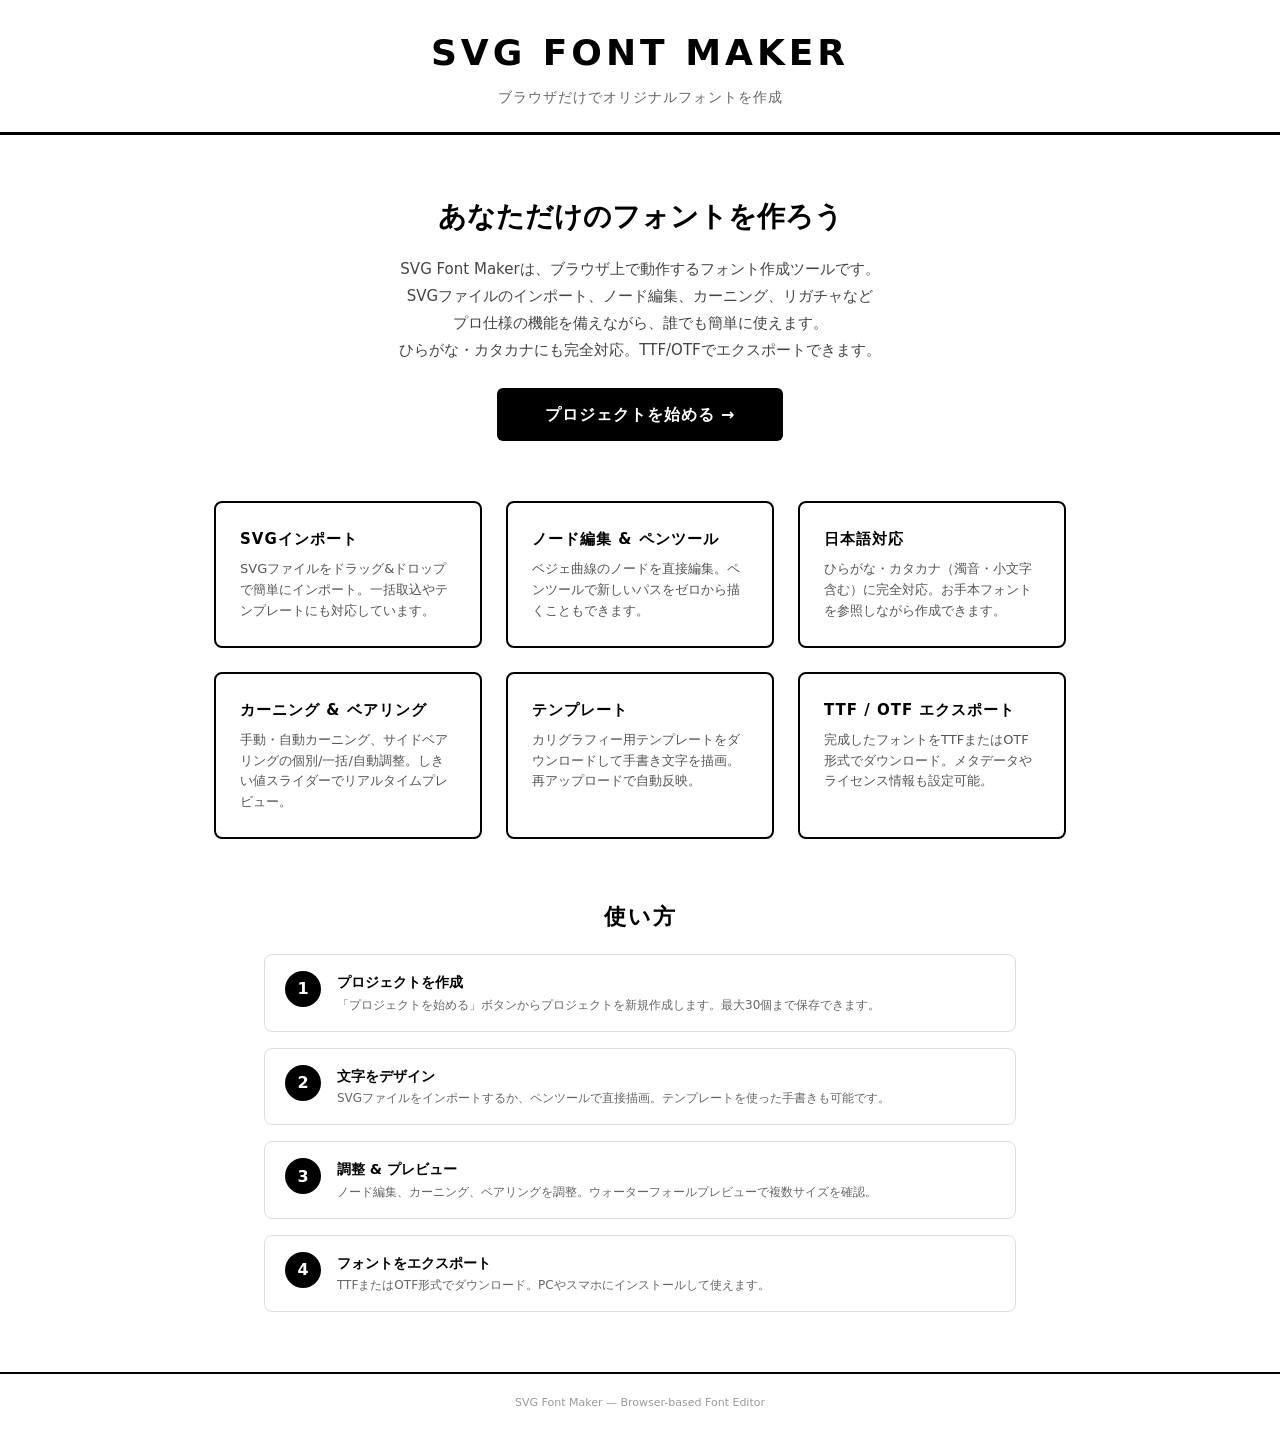
==== index.html @ 4cc70b47 "メインページとプロジェクト管理ページを追加 - index.html: ランディングページ（概要・機能紹介・使い方） - projects.html: プロジェクト一覧（最大30個、localStor" ====
<!DOCTYPE html>
<html lang="ja">
<head>
  <meta charset="UTF-8">
  <meta name="viewport" content="width=device-width, initial-scale=1.0">
  <title>SVG Font Maker</title>
  <style>
    *, *::before, *::after { box-sizing: border-box; margin: 0; padding: 0; }
    html, body { height: 100%; }
    body {
      font-family: 'Segoe UI', system-ui, -apple-system, sans-serif;
      background: #fff; color: #000; line-height: 1.6;
    }

    /* ─── Header ─── */
    header {
      border-bottom: 3px solid #000;
      padding: 24px 0;
      text-align: center;
    }
    header h1 {
      font-size: 36px; font-weight: 900; letter-spacing: 4px;
      text-transform: uppercase;
    }
    header p.subtitle {
      font-size: 14px; color: #666; margin-top: 4px; letter-spacing: 1px;
    }

    /* ─── Hero ─── */
    .hero {
      max-width: 800px; margin: 0 auto; padding: 60px 24px; text-align: center;
    }
    .hero h2 {
      font-size: 28px; font-weight: 800; margin-bottom: 16px;
    }
    .hero p {
      font-size: 15px; color: #444; margin-bottom: 24px; line-height: 1.8;
    }
    .hero-btn {
      display: inline-block; background: #000; color: #fff;
      padding: 14px 48px; border: none; border-radius: 6px;
      font-size: 16px; font-weight: 700; cursor: pointer;
      text-decoration: none; letter-spacing: 1px;
      transition: background 0.15s;
    }
    .hero-btn:hover { background: #333; }

    /* ─── Features ─── */
    .features {
      max-width: 900px; margin: 0 auto; padding: 0 24px 60px;
      display: grid; grid-template-columns: repeat(auto-fit, minmax(250px, 1fr));
      gap: 24px;
    }
    .feature-card {
      border: 2px solid #000; border-radius: 8px; padding: 24px;
    }
    .feature-card h3 {
      font-size: 15px; font-weight: 800; margin-bottom: 8px;
      text-transform: uppercase; letter-spacing: 1px;
    }
    .feature-card p {
      font-size: 13px; color: #555; line-height: 1.6;
    }

    /* ─── How to ─── */
    .howto {
      max-width: 800px; margin: 0 auto; padding: 0 24px 60px;
    }
    .howto h2 {
      font-size: 22px; font-weight: 800; margin-bottom: 20px;
      text-align: center; text-transform: uppercase; letter-spacing: 2px;
    }
    .howto-steps {
      display: flex; flex-direction: column; gap: 16px;
    }
    .howto-step {
      display: flex; align-items: flex-start; gap: 16px;
      border: 1px solid #ddd; border-radius: 8px; padding: 16px 20px;
    }
    .step-num {
      flex-shrink: 0; width: 36px; height: 36px;
      background: #000; color: #fff; border-radius: 50%;
      display: flex; align-items: center; justify-content: center;
      font-weight: 900; font-size: 16px;
    }
    .step-text h4 { font-size: 14px; font-weight: 700; margin-bottom: 2px; }
    .step-text p { font-size: 12px; color: #666; }

    /* ─── Footer ─── */
    footer {
      border-top: 2px solid #000; padding: 20px 24px;
      text-align: center; font-size: 11px; color: #999;
    }
  </style>
</head>
<body>

  <header>
    <h1>SVG Font Maker</h1>
    <p class="subtitle">ブラウザだけでオリジナルフォントを作成</p>
  </header>

  <section class="hero">
    <h2>あなただけのフォントを作ろう</h2>
    <p>
      SVG Font Makerは、ブラウザ上で動作するフォント作成ツールです。<br>
      SVGファイルのインポート、ノード編集、カーニング、リガチャなど<br>
      プロ仕様の機能を備えながら、誰でも簡単に使えます。<br>
      ひらがな・カタカナにも完全対応。TTF/OTFでエクスポートできます。
    </p>
    <a href="projects.html" class="hero-btn">プロジェクトを始める →</a>
  </section>

  <section class="features">
    <div class="feature-card">
      <h3>SVGインポート</h3>
      <p>SVGファイルをドラッグ&ドロップで簡単にインポート。一括取込やテンプレートにも対応しています。</p>
    </div>
    <div class="feature-card">
      <h3>ノード編集 & ペンツール</h3>
      <p>ベジェ曲線のノードを直接編集。ペンツールで新しいパスをゼロから描くこともできます。</p>
    </div>
    <div class="feature-card">
      <h3>日本語対応</h3>
      <p>ひらがな・カタカナ（濁音・小文字含む）に完全対応。お手本フォントを参照しながら作成できます。</p>
    </div>
    <div class="feature-card">
      <h3>カーニング & ベアリング</h3>
      <p>手動・自動カーニング、サイドベアリングの個別/一括/自動調整。しきい値スライダーでリアルタイムプレビュー。</p>
    </div>
    <div class="feature-card">
      <h3>テンプレート</h3>
      <p>カリグラフィー用テンプレートをダウンロードして手書き文字を描画。再アップロードで自動反映。</p>
    </div>
    <div class="feature-card">
      <h3>TTF / OTF エクスポート</h3>
      <p>完成したフォントをTTFまたはOTF形式でダウンロード。メタデータやライセンス情報も設定可能。</p>
    </div>
  </section>

  <section class="howto">
    <h2>使い方</h2>
    <div class="howto-steps">
      <div class="howto-step">
        <div class="step-num">1</div>
        <div class="step-text">
          <h4>プロジェクトを作成</h4>
          <p>「プロジェクトを始める」ボタンからプロジェクトを新規作成します。最大30個まで保存できます。</p>
        </div>
      </div>
      <div class="howto-step">
        <div class="step-num">2</div>
        <div class="step-text">
          <h4>文字をデザイン</h4>
          <p>SVGファイルをインポートするか、ペンツールで直接描画。テンプレートを使った手書きも可能です。</p>
        </div>
      </div>
      <div class="howto-step">
        <div class="step-num">3</div>
        <div class="step-text">
          <h4>調整 & プレビュー</h4>
          <p>ノード編集、カーニング、ベアリングを調整。ウォーターフォールプレビューで複数サイズを確認。</p>
        </div>
      </div>
      <div class="howto-step">
        <div class="step-num">4</div>
        <div class="step-text">
          <h4>フォントをエクスポート</h4>
          <p>TTFまたはOTF形式でダウンロード。PCやスマホにインストールして使えます。</p>
        </div>
      </div>
    </div>
  </section>

  <footer>
    SVG Font Maker &mdash; Browser-based Font Editor
  </footer>

</body>
</html>
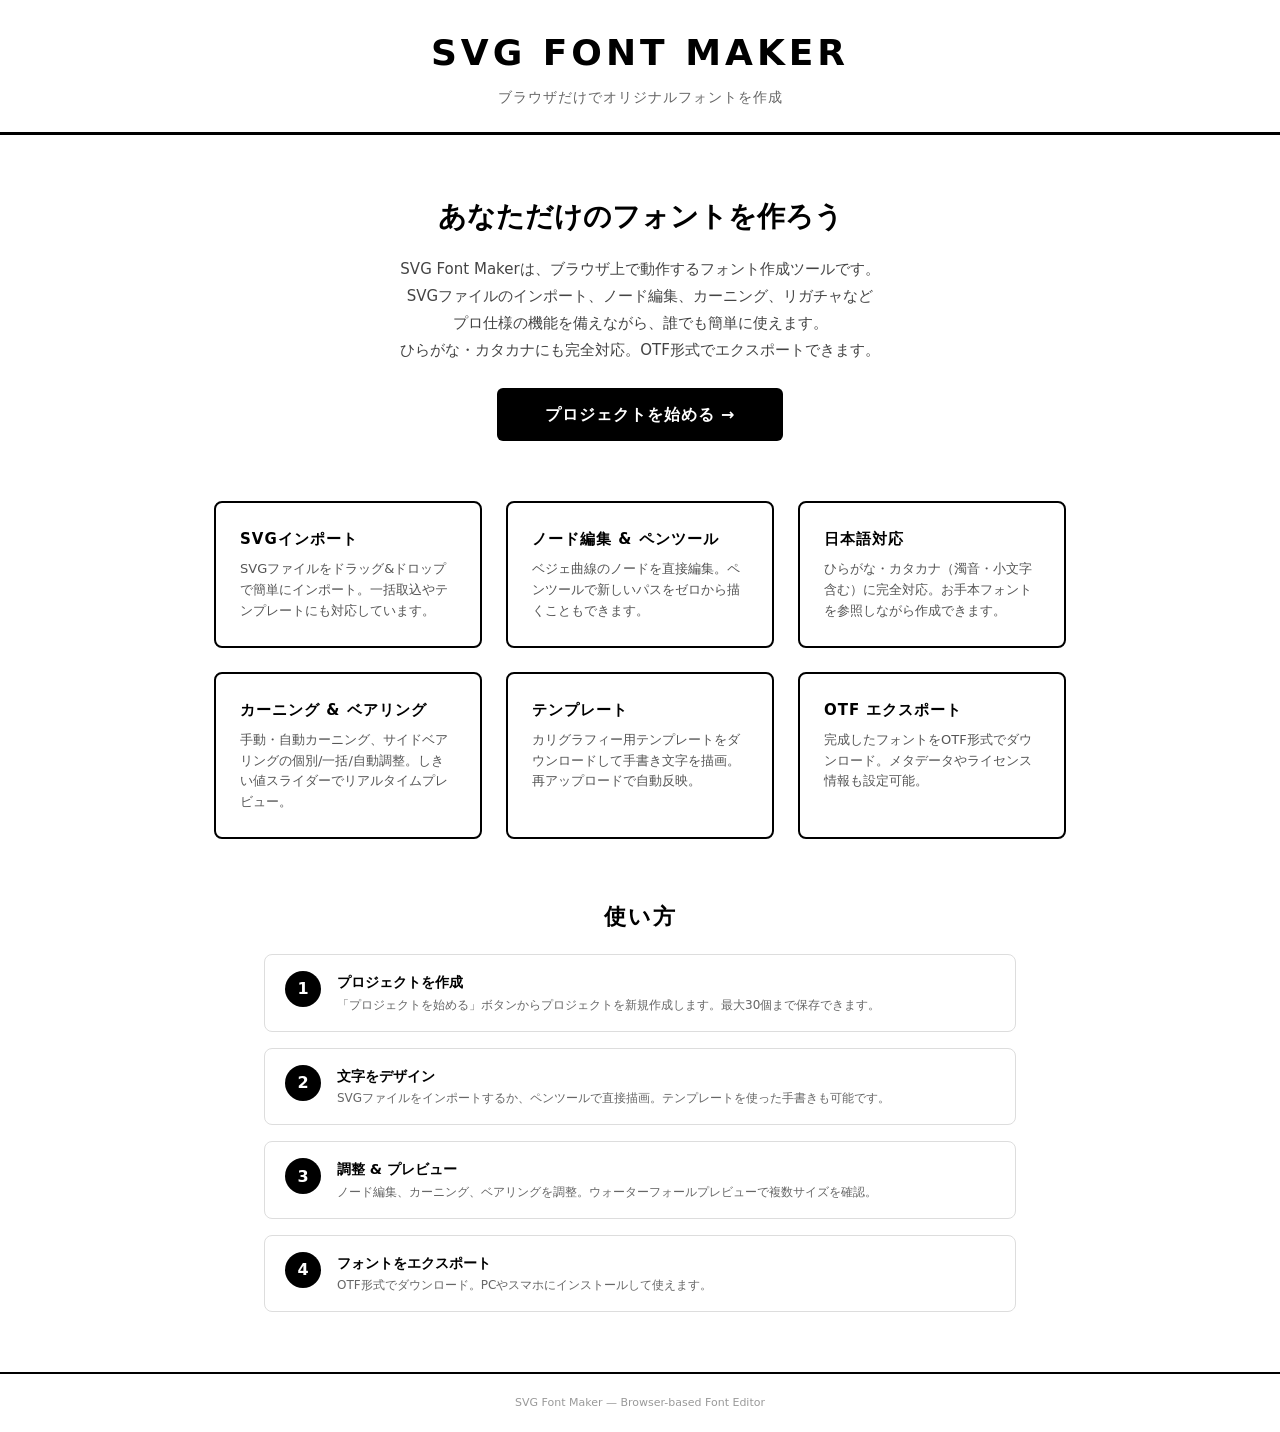
==== commit 40c1e863: "TTFエクスポートを廃止しOTFのみに統一 opentype.jsはCFF(PostScript曲線)で出力するため実質OTFと同じ。 TTFボタンを削除し、Export OTFのみに統一。  htt" ====
--- a/index.html
+++ b/index.html
@@ -106,7 +106,7 @@
       SVG Font Makerは、ブラウザ上で動作するフォント作成ツールです。<br>
       SVGファイルのインポート、ノード編集、カーニング、リガチャなど<br>
       プロ仕様の機能を備えながら、誰でも簡単に使えます。<br>
-      ひらがな・カタカナにも完全対応。TTF/OTFでエクスポートできます。
+      ひらがな・カタカナにも完全対応。OTF形式でエクスポートできます。
     </p>
     <a href="projects.html" class="hero-btn">プロジェクトを始める →</a>
   </section>
@@ -133,8 +133,8 @@
       <p>カリグラフィー用テンプレートをダウンロードして手書き文字を描画。再アップロードで自動反映。</p>
     </div>
     <div class="feature-card">
-      <h3>TTF / OTF エクスポート</h3>
-      <p>完成したフォントをTTFまたはOTF形式でダウンロード。メタデータやライセンス情報も設定可能。</p>
+      <h3>OTF エクスポート</h3>
+      <p>完成したフォントをOTF形式でダウンロード。メタデータやライセンス情報も設定可能。</p>
     </div>
   </section>
 
@@ -166,7 +166,7 @@
         <div class="step-num">4</div>
         <div class="step-text">
           <h4>フォントをエクスポート</h4>
-          <p>TTFまたはOTF形式でダウンロード。PCやスマホにインストールして使えます。</p>
+          <p>OTF形式でダウンロード。PCやスマホにインストールして使えます。</p>
         </div>
       </div>
     </div>
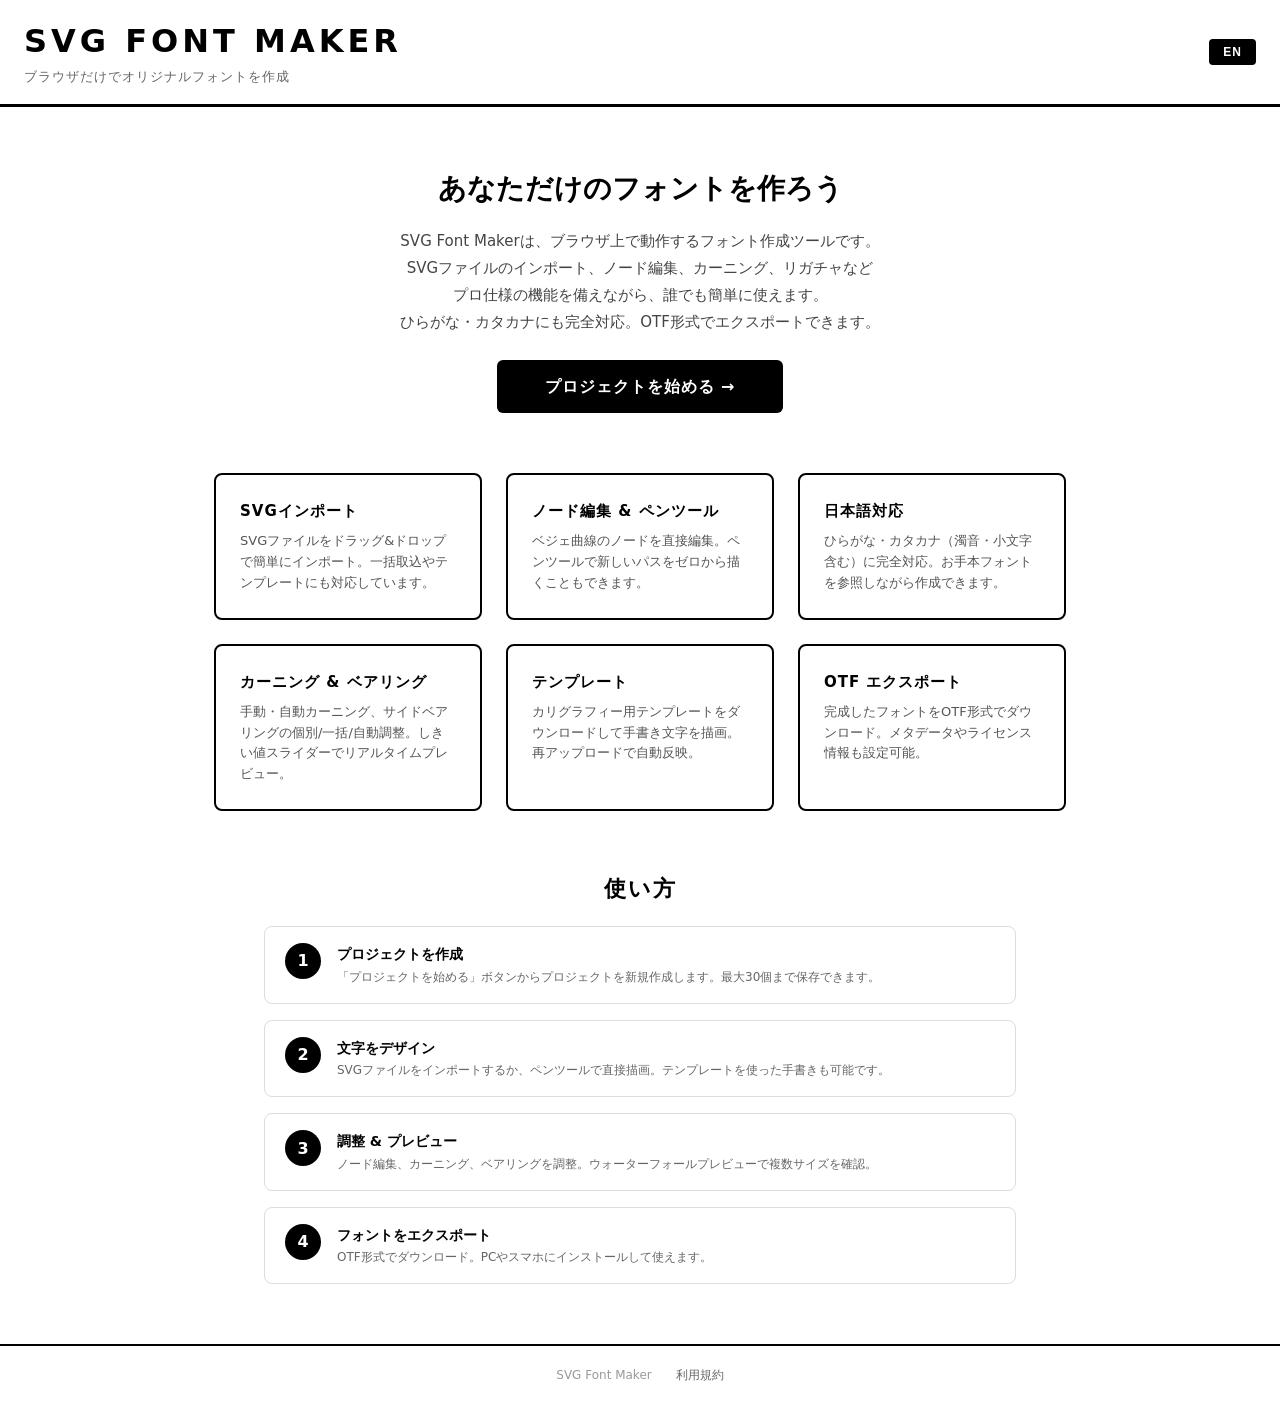
==== commit bf3678ab: "利用規約ページと日英言語切替機能を追加 - terms.html: 利用規約ページ（商用利用可、AI学習不使用、免責事項等） - js/i18n.js: 軽量i18nシステム（localStorage" ====
--- a/index.html
+++ b/index.html
@@ -5,176 +5,78 @@
   <meta name="viewport" content="width=device-width, initial-scale=1.0">
   <title>SVG Font Maker</title>
   <style>
-    *, *::before, *::after { box-sizing: border-box; margin: 0; padding: 0; }
-    html, body { height: 100%; }
-    body {
-      font-family: 'Segoe UI', system-ui, -apple-system, sans-serif;
-      background: #fff; color: #000; line-height: 1.6;
-    }
-
-    /* ─── Header ─── */
-    header {
-      border-bottom: 3px solid #000;
-      padding: 24px 0;
-      text-align: center;
-    }
-    header h1 {
-      font-size: 36px; font-weight: 900; letter-spacing: 4px;
-      text-transform: uppercase;
-    }
-    header p.subtitle {
-      font-size: 14px; color: #666; margin-top: 4px; letter-spacing: 1px;
-    }
-
-    /* ─── Hero ─── */
-    .hero {
-      max-width: 800px; margin: 0 auto; padding: 60px 24px; text-align: center;
-    }
-    .hero h2 {
-      font-size: 28px; font-weight: 800; margin-bottom: 16px;
-    }
-    .hero p {
-      font-size: 15px; color: #444; margin-bottom: 24px; line-height: 1.8;
-    }
-    .hero-btn {
-      display: inline-block; background: #000; color: #fff;
-      padding: 14px 48px; border: none; border-radius: 6px;
-      font-size: 16px; font-weight: 700; cursor: pointer;
-      text-decoration: none; letter-spacing: 1px;
-      transition: background 0.15s;
-    }
-    .hero-btn:hover { background: #333; }
-
-    /* ─── Features ─── */
-    .features {
-      max-width: 900px; margin: 0 auto; padding: 0 24px 60px;
-      display: grid; grid-template-columns: repeat(auto-fit, minmax(250px, 1fr));
-      gap: 24px;
-    }
-    .feature-card {
-      border: 2px solid #000; border-radius: 8px; padding: 24px;
-    }
-    .feature-card h3 {
-      font-size: 15px; font-weight: 800; margin-bottom: 8px;
-      text-transform: uppercase; letter-spacing: 1px;
-    }
-    .feature-card p {
-      font-size: 13px; color: #555; line-height: 1.6;
-    }
-
-    /* ─── How to ─── */
-    .howto {
-      max-width: 800px; margin: 0 auto; padding: 0 24px 60px;
-    }
-    .howto h2 {
-      font-size: 22px; font-weight: 800; margin-bottom: 20px;
-      text-align: center; text-transform: uppercase; letter-spacing: 2px;
-    }
-    .howto-steps {
-      display: flex; flex-direction: column; gap: 16px;
-    }
-    .howto-step {
-      display: flex; align-items: flex-start; gap: 16px;
-      border: 1px solid #ddd; border-radius: 8px; padding: 16px 20px;
-    }
-    .step-num {
-      flex-shrink: 0; width: 36px; height: 36px;
-      background: #000; color: #fff; border-radius: 50%;
-      display: flex; align-items: center; justify-content: center;
-      font-weight: 900; font-size: 16px;
-    }
-    .step-text h4 { font-size: 14px; font-weight: 700; margin-bottom: 2px; }
-    .step-text p { font-size: 12px; color: #666; }
-
-    /* ─── Footer ─── */
-    footer {
-      border-top: 2px solid #000; padding: 20px 24px;
-      text-align: center; font-size: 11px; color: #999;
-    }
+    *,*::before,*::after{box-sizing:border-box;margin:0;padding:0}
+    html,body{height:100%}
+    body{font-family:'Segoe UI',system-ui,-apple-system,sans-serif;background:#fff;color:#000;line-height:1.6}
+    header{border-bottom:3px solid #000;padding:16px 24px;display:flex;align-items:center;justify-content:space-between}
+    .header-left h1{font-size:32px;font-weight:900;letter-spacing:4px;text-transform:uppercase}
+    .header-left p{font-size:13px;color:#666;letter-spacing:1px}
+    .lang-toggle{background:#000;color:#fff;border:none;padding:6px 14px;border-radius:4px;font-size:12px;font-weight:700;cursor:pointer;letter-spacing:1px}
+    .lang-toggle:hover{background:#333}
+    .hero{max-width:800px;margin:0 auto;padding:60px 24px;text-align:center}
+    .hero h2{font-size:28px;font-weight:800;margin-bottom:16px}
+    .hero p{font-size:15px;color:#444;margin-bottom:24px;line-height:1.8;white-space:pre-line}
+    .hero-btn{display:inline-block;background:#000;color:#fff;padding:14px 48px;border:none;border-radius:6px;font-size:16px;font-weight:700;cursor:pointer;text-decoration:none;letter-spacing:1px;transition:background .15s}
+    .hero-btn:hover{background:#333}
+    .features{max-width:900px;margin:0 auto;padding:0 24px 60px;display:grid;grid-template-columns:repeat(auto-fit,minmax(250px,1fr));gap:24px}
+    .feature-card{border:2px solid #000;border-radius:8px;padding:24px}
+    .feature-card h3{font-size:15px;font-weight:800;margin-bottom:8px;text-transform:uppercase;letter-spacing:1px}
+    .feature-card p{font-size:13px;color:#555;line-height:1.6}
+    .howto{max-width:800px;margin:0 auto;padding:0 24px 60px}
+    .howto h2{font-size:22px;font-weight:800;margin-bottom:20px;text-align:center;text-transform:uppercase;letter-spacing:2px}
+    .howto-steps{display:flex;flex-direction:column;gap:16px}
+    .howto-step{display:flex;align-items:flex-start;gap:16px;border:1px solid #ddd;border-radius:8px;padding:16px 20px}
+    .step-num{flex-shrink:0;width:36px;height:36px;background:#000;color:#fff;border-radius:50%;display:flex;align-items:center;justify-content:center;font-weight:900;font-size:16px}
+    .step-text h4{font-size:14px;font-weight:700;margin-bottom:2px}
+    .step-text p{font-size:12px;color:#666}
+    footer{border-top:2px solid #000;padding:20px 24px;text-align:center;font-size:12px;color:#999;display:flex;justify-content:center;gap:24px;align-items:center}
+    footer a{color:#666;text-decoration:none}
+    footer a:hover{text-decoration:underline;color:#000}
   </style>
 </head>
 <body>
 
-  <header>
-    <h1>SVG Font Maker</h1>
-    <p class="subtitle">ブラウザだけでオリジナルフォントを作成</p>
-  </header>
+<header>
+  <div class="header-left">
+    <h1 data-i18n="site_title">SVG Font Maker</h1>
+    <p data-i18n="site_subtitle">ブラウザだけでオリジナルフォントを作成</p>
+  </div>
+  <button class="lang-toggle" onclick="I18N.toggle()">EN</button>
+</header>
 
-  <section class="hero">
-    <h2>あなただけのフォントを作ろう</h2>
-    <p>
-      SVG Font Makerは、ブラウザ上で動作するフォント作成ツールです。<br>
-      SVGファイルのインポート、ノード編集、カーニング、リガチャなど<br>
-      プロ仕様の機能を備えながら、誰でも簡単に使えます。<br>
-      ひらがな・カタカナにも完全対応。OTF形式でエクスポートできます。
-    </p>
-    <a href="projects.html" class="hero-btn">プロジェクトを始める →</a>
-  </section>
+<section class="hero">
+  <h2 data-i18n="hero_title">あなただけのフォントを作ろう</h2>
+  <p data-i18n="hero_desc">SVG Font Makerは、ブラウザ上で動作するフォント作成ツールです。
+SVGファイルのインポート、ノード編集、カーニング、リガチャなど
+プロ仕様の機能を備えながら、誰でも簡単に使えます。
+ひらがな・カタカナにも完全対応。OTF形式でエクスポートできます。</p>
+  <a href="projects.html" class="hero-btn" data-i18n="hero_btn">プロジェクトを始める →</a>
+</section>
 
-  <section class="features">
-    <div class="feature-card">
-      <h3>SVGインポート</h3>
-      <p>SVGファイルをドラッグ&ドロップで簡単にインポート。一括取込やテンプレートにも対応しています。</p>
-    </div>
-    <div class="feature-card">
-      <h3>ノード編集 & ペンツール</h3>
-      <p>ベジェ曲線のノードを直接編集。ペンツールで新しいパスをゼロから描くこともできます。</p>
-    </div>
-    <div class="feature-card">
-      <h3>日本語対応</h3>
-      <p>ひらがな・カタカナ（濁音・小文字含む）に完全対応。お手本フォントを参照しながら作成できます。</p>
-    </div>
-    <div class="feature-card">
-      <h3>カーニング & ベアリング</h3>
-      <p>手動・自動カーニング、サイドベアリングの個別/一括/自動調整。しきい値スライダーでリアルタイムプレビュー。</p>
-    </div>
-    <div class="feature-card">
-      <h3>テンプレート</h3>
-      <p>カリグラフィー用テンプレートをダウンロードして手書き文字を描画。再アップロードで自動反映。</p>
-    </div>
-    <div class="feature-card">
-      <h3>OTF エクスポート</h3>
-      <p>完成したフォントをOTF形式でダウンロード。メタデータやライセンス情報も設定可能。</p>
-    </div>
-  </section>
+<section class="features">
+  <div class="feature-card"><h3 data-i18n="feat_svg">SVGインポート</h3><p data-i18n="feat_svg_d">SVGファイルをドラッグ&ドロップで簡単にインポート。一括取込やテンプレートにも対応しています。</p></div>
+  <div class="feature-card"><h3 data-i18n="feat_node">ノード編集 & ペンツール</h3><p data-i18n="feat_node_d">ベジェ曲線のノードを直接編集。ペンツールで新しいパスをゼロから描くこともできます。</p></div>
+  <div class="feature-card"><h3 data-i18n="feat_jp">日本語対応</h3><p data-i18n="feat_jp_d">ひらがな・カタカナ（濁音・小文字含む）に完全対応。お手本フォントを参照しながら作成できます。</p></div>
+  <div class="feature-card"><h3 data-i18n="feat_kern">カーニング & ベアリング</h3><p data-i18n="feat_kern_d">手動・自動カーニング、サイドベアリングの個別/一括/自動調整。しきい値スライダーでリアルタイムプレビュー。</p></div>
+  <div class="feature-card"><h3 data-i18n="feat_tpl">テンプレート</h3><p data-i18n="feat_tpl_d">カリグラフィー用テンプレートをダウンロードして手書き文字を描画。再アップロードで自動反映。</p></div>
+  <div class="feature-card"><h3 data-i18n="feat_otf">OTF エクスポート</h3><p data-i18n="feat_otf_d">完成したフォントをOTF形式でダウンロード。メタデータやライセンス情報も設定可能。</p></div>
+</section>
 
-  <section class="howto">
-    <h2>使い方</h2>
-    <div class="howto-steps">
-      <div class="howto-step">
-        <div class="step-num">1</div>
-        <div class="step-text">
-          <h4>プロジェクトを作成</h4>
-          <p>「プロジェクトを始める」ボタンからプロジェクトを新規作成します。最大30個まで保存できます。</p>
-        </div>
-      </div>
-      <div class="howto-step">
-        <div class="step-num">2</div>
-        <div class="step-text">
-          <h4>文字をデザイン</h4>
-          <p>SVGファイルをインポートするか、ペンツールで直接描画。テンプレートを使った手書きも可能です。</p>
-        </div>
-      </div>
-      <div class="howto-step">
-        <div class="step-num">3</div>
-        <div class="step-text">
-          <h4>調整 & プレビュー</h4>
-          <p>ノード編集、カーニング、ベアリングを調整。ウォーターフォールプレビューで複数サイズを確認。</p>
-        </div>
-      </div>
-      <div class="howto-step">
-        <div class="step-num">4</div>
-        <div class="step-text">
-          <h4>フォントをエクスポート</h4>
-          <p>OTF形式でダウンロード。PCやスマホにインストールして使えます。</p>
-        </div>
-      </div>
-    </div>
-  </section>
+<section class="howto">
+  <h2 data-i18n="how_title">使い方</h2>
+  <div class="howto-steps">
+    <div class="howto-step"><div class="step-num">1</div><div class="step-text"><h4 data-i18n="how1_t">プロジェクトを作成</h4><p data-i18n="how1_d">「プロジェクトを始める」ボタンからプロジェクトを新規作成します。最大30個まで保存できます。</p></div></div>
+    <div class="howto-step"><div class="step-num">2</div><div class="step-text"><h4 data-i18n="how2_t">文字をデザイン</h4><p data-i18n="how2_d">SVGファイルをインポートするか、ペンツールで直接描画。テンプレートを使った手書きも可能です。</p></div></div>
+    <div class="howto-step"><div class="step-num">3</div><div class="step-text"><h4 data-i18n="how3_t">調整 & プレビュー</h4><p data-i18n="how3_d">ノード編集、カーニング、ベアリングを調整。ウォーターフォールプレビューで複数サイズを確認。</p></div></div>
+    <div class="howto-step"><div class="step-num">4</div><div class="step-text"><h4 data-i18n="how4_t">フォントをエクスポート</h4><p data-i18n="how4_d">OTF形式でダウンロード。PCやスマホにインストールして使えます。</p></div></div>
+  </div>
+</section>
 
-  <footer>
-    SVG Font Maker &mdash; Browser-based Font Editor
-  </footer>
+<footer>
+  <span>SVG Font Maker</span>
+  <a href="terms.html" data-i18n="terms_link">利用規約</a>
+</footer>
 
+<script src="js/i18n.js"></script>
 </body>
 </html>
